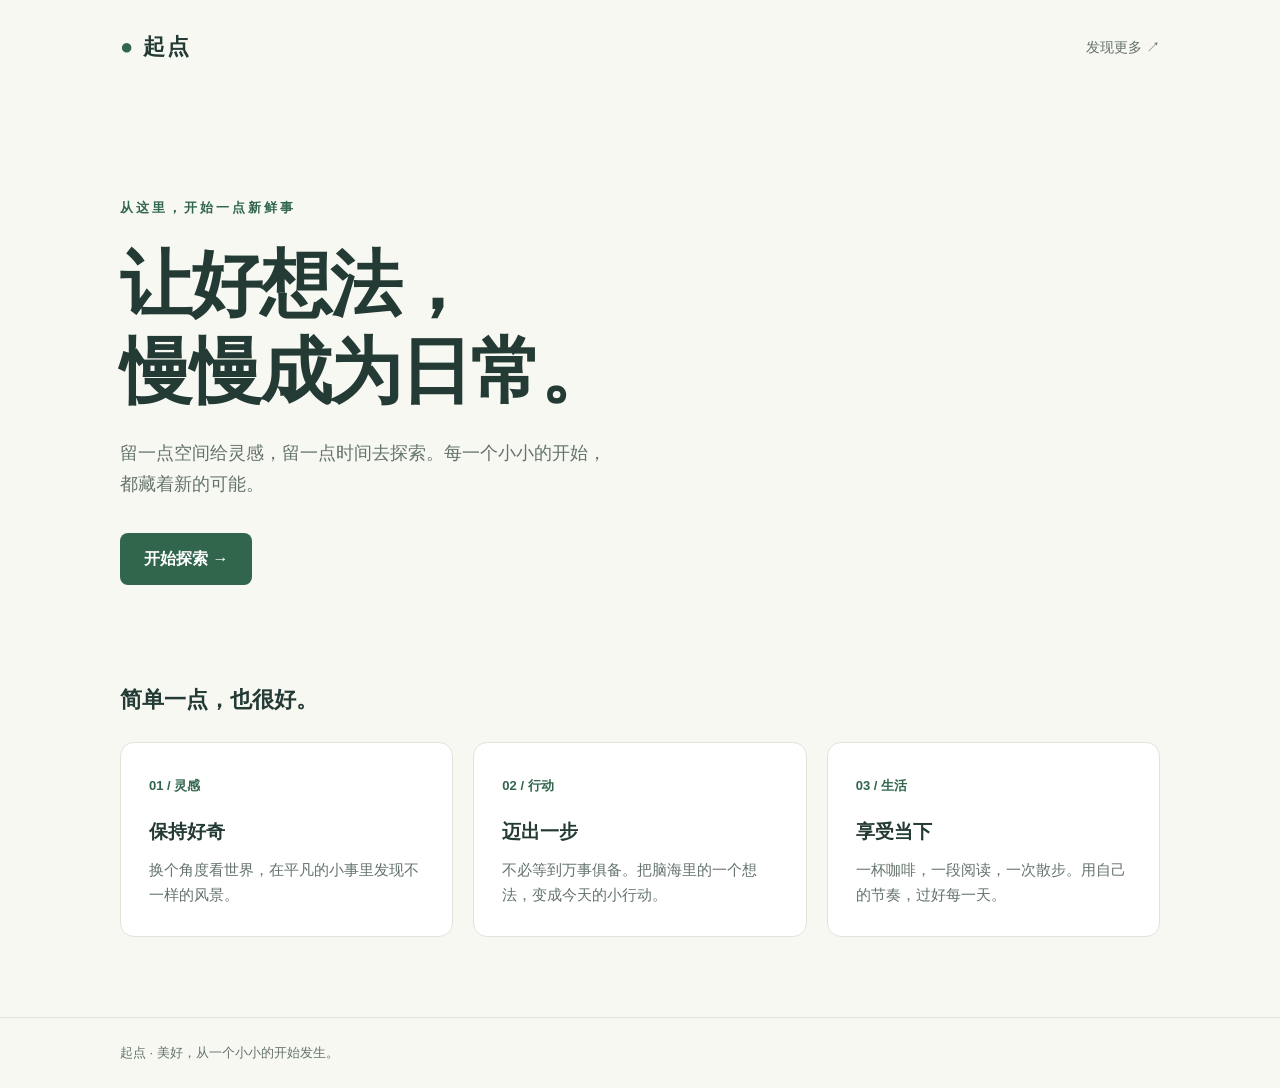
==== index.html @ 1bc70577 "feat(home): 添加简洁的响应式首页" ====
<!DOCTYPE html>
<html lang="zh-CN">
  <head>
    <meta charset="UTF-8" />
    <meta name="viewport" content="width=device-width, initial-scale=1.0" />
    <meta name="description" content="一个简单、轻盈的首页，记录想法，开启新的可能。" />
    <title>起点 · 让好想法发生</title>
    <style>
      :root { color-scheme: light; --ink: #243b35; --muted: #64736b; --green: #31664d; }
      * { box-sizing: border-box; }
      body { margin: 0; background: #f7f8f2; color: var(--ink); font-family: -apple-system, BlinkMacSystemFont, "Segoe UI", "PingFang SC", "Microsoft YaHei", sans-serif; line-height: 1.7; }
      .container { width: min(100% - 48px, 1040px); margin-inline: auto; }
      header { display: flex; align-items: center; justify-content: space-between; padding-block: 28px; }
      .brand { color: var(--ink); font-size: 22px; font-weight: 750; text-decoration: none; letter-spacing: 2px; }
      .brand span { color: var(--green); }
      nav a { color: var(--muted); text-decoration: none; font-size: 14px; }
      a:focus-visible { outline: 3px solid var(--green); outline-offset: 5px; }
      .hero { padding: 100px 0 80px; max-width: 740px; }
      .eyebrow { display: inline-block; margin: 0 0 22px; color: var(--green); font-size: 13px; font-weight: 650; letter-spacing: 3px; }
      h1 { margin: 0 0 24px; font-size: clamp(40px, 7vw, 72px); line-height: 1.2; letter-spacing: -2px; }
      .intro { max-width: 490px; margin: 0 0 34px; color: var(--muted); font-size: 18px; }
      .button { display: inline-block; padding: 12px 24px; border-radius: 8px; background: var(--green); color: #fff; text-decoration: none; font-weight: 600; }
      .button:hover { background: #254f3b; }
      .features { padding: 16px 0 80px; scroll-margin-top: 24px; }
      h2 { margin: 0 0 24px; font-size: 22px; }
      .cards { display: grid; grid-template-columns: repeat(3, 1fr); gap: 20px; }
      .card { padding: 28px; border: 1px solid #dfe5d9; border-radius: 14px; background: #fff; }
      .number { color: var(--green); font-size: 13px; font-weight: 700; }
      h3 { margin: 18px 0 8px; font-size: 19px; }
      .card p { margin: 0; color: var(--muted); font-size: 15px; }
      footer { padding: 24px 0; border-top: 1px solid #dfe5d9; color: var(--muted); font-size: 13px; }
      @media (max-width: 640px) {
        .container { width: calc(100% - 40px); }
        .hero { padding: 64px 0 56px; }
        .cards { grid-template-columns: 1fr; gap: 14px; }
        .features { padding-bottom: 48px; }
        h1 { letter-spacing: -1px; }
      }
    </style>
  </head>
  <body>
    <header class="container">
      <a class="brand" href="./index.html" aria-label="起点首页"><span>●</span> 起点</a>
      <nav aria-label="主导航"><a href="#discover">发现更多 ↗</a></nav>
    </header>
    <main class="container">
      <section class="hero" aria-labelledby="hero-title">
        <p class="eyebrow">从这里，开始一点新鲜事</p>
        <h1 id="hero-title">让好想法，<br />慢慢成为日常。</h1>
        <p class="intro">留一点空间给灵感，留一点时间去探索。每一个小小的开始，都藏着新的可能。</p>
        <a class="button" href="#discover">开始探索 <span aria-hidden="true">→</span></a>
      </section>
      <section class="features" id="discover" aria-labelledby="discover-title">
        <h2 id="discover-title">简单一点，也很好。</h2>
        <div class="cards">
          <article class="card"><span class="number">01 / 灵感</span><h3>保持好奇</h3><p>换个角度看世界，在平凡的小事里发现不一样的风景。</p></article>
          <article class="card"><span class="number">02 / 行动</span><h3>迈出一步</h3><p>不必等到万事俱备。把脑海里的一个想法，变成今天的小行动。</p></article>
          <article class="card"><span class="number">03 / 生活</span><h3>享受当下</h3><p>一杯咖啡，一段阅读，一次散步。用自己的节奏，过好每一天。</p></article>
        </div>
      </section>
    </main>
    <footer><div class="container">起点 · 美好，从一个小小的开始发生。</div></footer>
  </body>
</html>
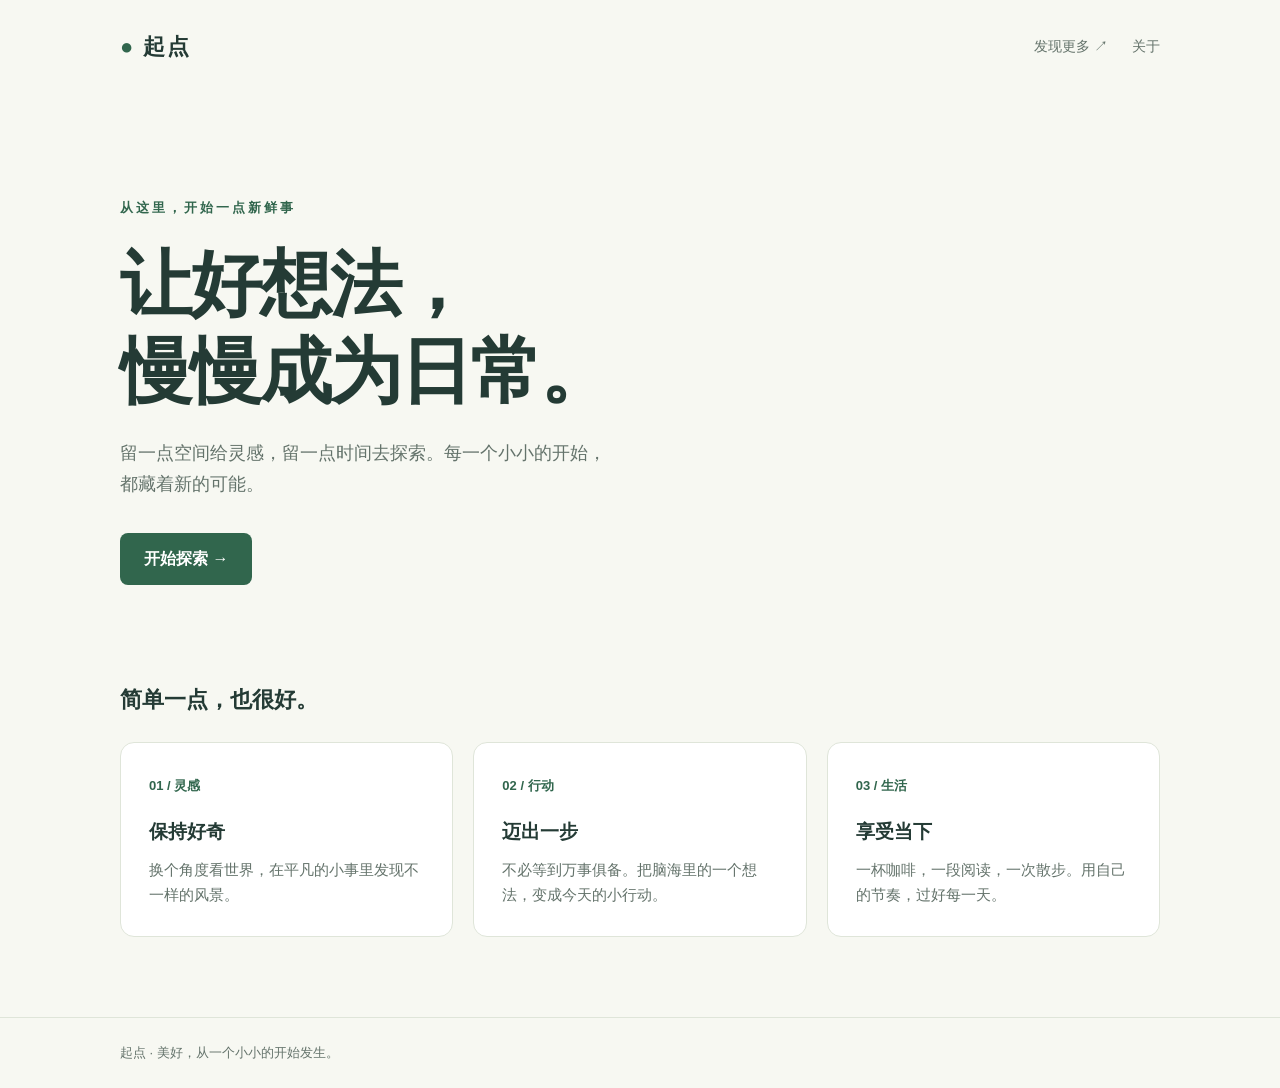
==== commit dd4dd3ff: "feat(about): 添加关于页面及首页导航入口" ====
--- a/index.html
+++ b/index.html
@@ -13,6 +13,7 @@
       header { display: flex; align-items: center; justify-content: space-between; padding-block: 28px; }
       .brand { color: var(--ink); font-size: 22px; font-weight: 750; text-decoration: none; letter-spacing: 2px; }
       .brand span { color: var(--green); }
+      nav { display: flex; align-items: center; gap: 24px; }
       nav a { color: var(--muted); text-decoration: none; font-size: 14px; }
       a:focus-visible { outline: 3px solid var(--green); outline-offset: 5px; }
       .hero { padding: 100px 0 80px; max-width: 740px; }
@@ -41,7 +42,7 @@
   <body>
     <header class="container">
       <a class="brand" href="./index.html" aria-label="起点首页"><span>●</span> 起点</a>
-      <nav aria-label="主导航"><a href="#discover">发现更多 ↗</a></nav>
+      <nav aria-label="主导航"><a href="#discover">发现更多 ↗</a><a href="./about.html">关于</a></nav>
     </header>
     <main class="container">
       <section class="hero" aria-labelledby="hero-title">
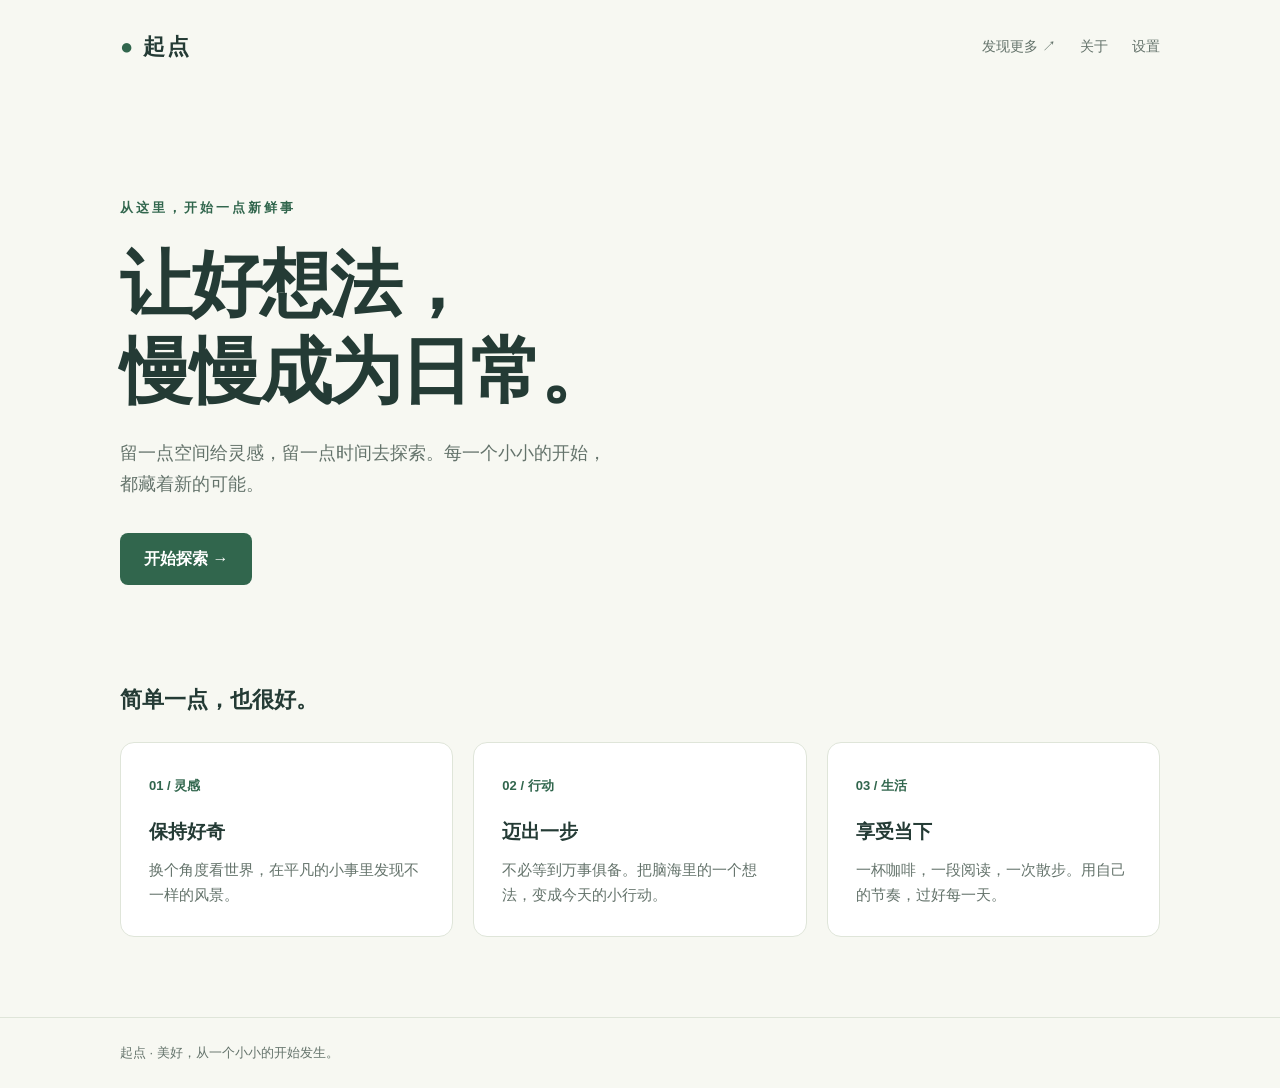
==== commit a66814a5: "feat(settings): 添加设置页面并支持主题与字号偏好保存 新增设置导航入口，支持浅色、深色、跟随系统及标准和大号字号。 将偏好保存在当前浏览器并应用于全站，提供恢复默认和存储异常提示。" ====
--- a/index.html
+++ b/index.html
@@ -38,11 +38,13 @@
         h1 { letter-spacing: -1px; }
       }
     </style>
+    <link rel="stylesheet" href="./preferences.css" />
+    <script src="./preferences.js"></script>
   </head>
   <body>
     <header class="container">
       <a class="brand" href="./index.html" aria-label="起点首页"><span>●</span> 起点</a>
-      <nav aria-label="主导航"><a href="#discover">发现更多 ↗</a><a href="./about.html">关于</a></nav>
+      <nav aria-label="主导航"><a href="#discover">发现更多 ↗</a><a href="./about.html">关于</a><a href="./settings.html">设置</a></nav>
     </header>
     <main class="container">
       <section class="hero" aria-labelledby="hero-title">
--- a/preferences.css
+++ b/preferences.css
@@ -0,0 +1,49 @@
+:root {
+  --page: #f7f8f2;
+  --surface: #fff;
+  --border: #dfe5d9;
+  --button: #31664d;
+  --button-hover: #254f3b;
+}
+
+@media (prefers-color-scheme: dark) {
+  :root:not([data-theme="light"]) {
+    color-scheme: dark;
+    --ink: #e0ebe4;
+    --muted: #a6b8ac;
+    --green: #9bd0af;
+    --page: #17231d;
+    --surface: #213128;
+    --border: #3c5143;
+    --button: #31664d;
+    --button-hover: #3b795c;
+  }
+}
+
+:root[data-theme="dark"] {
+  color-scheme: dark;
+  --ink: #e0ebe4;
+  --muted: #a6b8ac;
+  --green: #9bd0af;
+  --page: #17231d;
+  --surface: #213128;
+  --border: #3c5143;
+  --button: #31664d;
+  --button-hover: #3b795c;
+}
+
+body { background: var(--page); }
+.card { background: var(--surface); border-color: var(--border); }
+footer { border-color: var(--border); }
+.button { background: var(--button); color: #fff; }
+.button:hover { background: var(--button-hover); }
+nav a[aria-current="page"] { color: var(--green); font-weight: 650; }
+:root[data-font-size="large"] body { font-size: 18px; }
+:root[data-font-size="large"] nav a,
+:root[data-font-size="large"] .card p { font-size: 18px; }
+:root[data-font-size="large"] .intro { font-size: 20px; }
+:root[data-font-size="large"] footer { font-size: 16px; }
+@media (max-width: 640px) {
+  header { flex-wrap: wrap; gap: 16px; }
+  nav { flex-wrap: wrap; gap: 16px; }
+}
